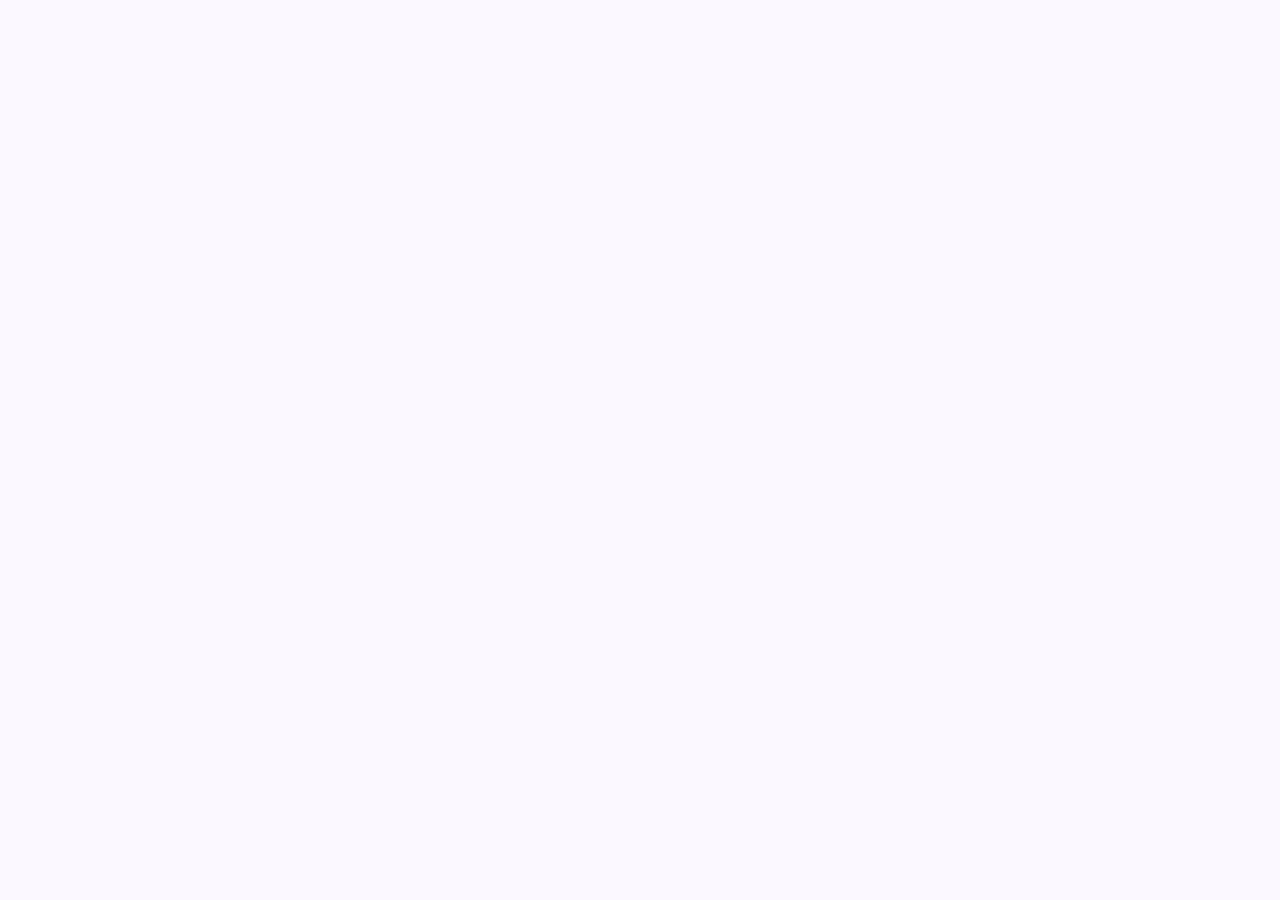
==== index.html @ 6f492035 "Agrega esqueleto de las tres paginas" ====
<!DOCTYPE html>
<html lang="es">
<head>
    <meta charset="UTF-8">
    <meta name="viewport" content="width=device-width, initial-scale=1.0">
    <meta name="description" content="Butaka: compra boletos para conciertos, teatro y deportes en El Salvador.">
    <title>Butaka | Tu lugar te espera</title>
    <link rel="icon" href="img/logo-ticket.svg" type="image/svg+xml">

    <link rel="preconnect" href="https://fonts.googleapis.com">
    <link rel="preconnect" href="https://fonts.gstatic.com" crossorigin>
    <link href="https://fonts.googleapis.com/css2?family=Inter:wght@400;500;600&family=Poppins:wght@600&display=swap" rel="stylesheet">

    <link rel="stylesheet" href="css/base.css">
    <link rel="stylesheet" href="css/header.css">
    <link rel="stylesheet" href="css/hero.css">
    <link rel="stylesheet" href="css/eventos.css">
    <link rel="stylesheet" href="css/footer.css">
</head>
<body>
    <!-- HEADER (Gabriel) -->

    <main>
        <!-- HERO (Eddie) -->

        <!-- EVENTOS (Eddie) -->
    </main>

    <!-- FOOTER (Eddie) -->
</body>
</html>
---- css/base.css ----
/* ==========================================================
base.css: Variables del manual de marca y estilos generales
Responsable: Jose Edgardo Rosales Escamilla 00129426
============================================================= */

:root {
    /* Colores vibrantes */
    --primario: #E11D74;
    --primario-hover: #B8155E;
    --secundario: #7C3AED;

    /* Colores pastel (uno por categoria de evento) */
    --rosa-pastel: #FFD6E8;
    --lavanda: #E4DAFF;
    --menta: #CFF5E7;
    --durazno: #FFE3CC;

    /* Neutros */
    --fondo: #FBF8FF;
    --superficie: #FFFFFF;
    --texto-principal: #1E1433;
    --texto-secundario: #5C5470;
    --borde: #EAE3F5;

    /* Estados */
    --exito: #15803D;
    --error: #DC2626;
    --advertencia: #F59E0B;

    /* Tipografia */
    --fuente-titulos: "Poppins", sans-serif;
    --fuente-texto: "Inter", sans-serif;

    /* Espaciado: sistema de 8 px */
    --espacio-1: 8px;
    --espacio-2: 16px;
    --espacio-3: 24px;
    --espacio-4: 32px;
    --espacio-6: 48px;
    --espacio-8: 64px;

    /* Bordes redondeados */
    --radio-boton: 8px;
    --radio-tarjeta: 12px;
    --radio-pildora: 999px;

    /* Sombras sutiles (solo tarjetas y modales) */
    --sombra-tarjeta: 0 2px 8px rgba(30, 20, 51, 0.06);
    --sombra-modal: 0 16px 48px rgba(30, 20, 51, 0.2);
}

/* ---------- Reset básico ---------- */
*,
*::before,
*::after {
    box-sizing: border-box;
}

body,
h1,
h2,
h3,
p,
ul {
    margin: 0;
}

ul {
    padding: 0;
    list-style: none;
}

img {
    display: block;
    max-width: 100%;
}

input,
button {
    font: inherit;
}

/* ---------- Estilos generales ---------- */
body {
    display: flex;
    flex-direction: column;
    min-height: 100vh;
    font-family: var(--fuente-texto);
    font-size: 1rem;
    line-height: 1.5;
    color: var(--texto-principal);
    background-color: var(--fondo);
}

main {
    flex: 1;
}

h1,
h2 {
    font-family: var(--fuente-titulos);
    font-weight: 600;
    line-height: 1.2;
}

a {
    color: inherit;
    text-decoration: none;
}

:focus-visible {
    outline: 3px solid var(--secundario);
    outline-offset: 2px;
}

/* ---------- Utilidades compartidas ---------- */
.contenedor {
    width: min(1296px, 100% - 64px);
    margin-inline: auto;
}

/* Oculta un texto a la vista, pero lo deja para lectores de pantalla */
.sr-only {
    position: absolute;
    width: 1px;
    height: 1px;
    padding: 0;
    margin: -1px;
    overflow: hidden;
    clip: rect(0, 0, 0, 0);
    white-space: nowrap;
    border: 0;
}

/* ---------- Logo (lo usan el header y el footer) ---------- */
.logo {
    display: inline-flex;
    align-items: center;
    gap: var(--espacio-1);
    font-family: var(--fuente-titulos);
    font-weight: 600;
    line-height: 1;
    color: var(--texto-principal);
    font-size: 2rem;
}

/* ----------- Botones (los usan el header, el hero y el modal) ___________ */
.boton {
    display: inline-flex;
    align-items: center;
    justify-content: center;
    padding: 12px var(--espacio-3);
    border: 1px solid transparent;
    border-radius: var(--radio-boton);
    font-size: 1rem;
    font-weight: 600;
    line-height: 1.5;
    cursor: pointer;
    transition: background-color 0.2s ease;
}

.boton--primario {
    background-color: var(--primario);
    color: var(--superficie);
}

.boton--primario:hover {
    background-color: var(--primario-hover);
}

.boton--secundario {
    background-color: var(--superficie);
    color: var(--texto-principal);
    border-color: var(--texto-secundario);
}

.boton--secundario:hover {
    background-color: var(--fondo);
}
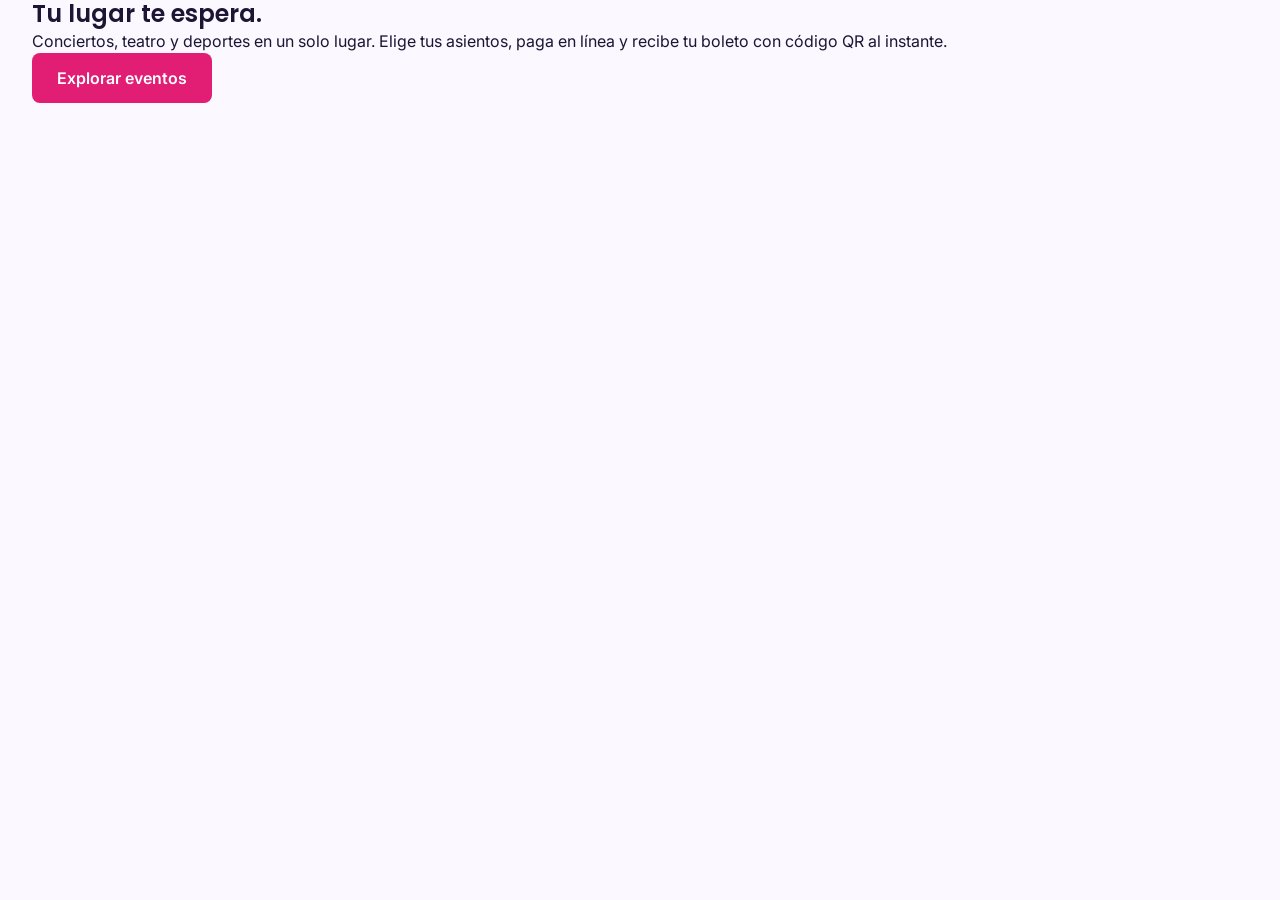
==== commit e1ff164c: "Agrega hero en las tres paginas" ====
--- a/index.html
+++ b/index.html
@@ -21,8 +21,14 @@
     <!-- HEADER (Gabriel) -->
 
     <main>
-        <!-- HERO (Eddie) -->
-
+        <section class="hero contenedor" aria-labelledby="hero-titulo">
+            <h1 id="hero-titulo" class="hero__titulo"> Tu lugar te espera.</h1>
+        <p class="hero__texto">
+            Conciertos, teatro y deportes en un solo lugar. Elige tus asientos, 
+            paga en línea y recibe tu boleto con código QR al instante.
+            </p>
+            <a href="#eventos" class="boton boton--primario">Explorar eventos</a>
+        </section>
         <!-- EVENTOS (Eddie) -->
     </main>
 
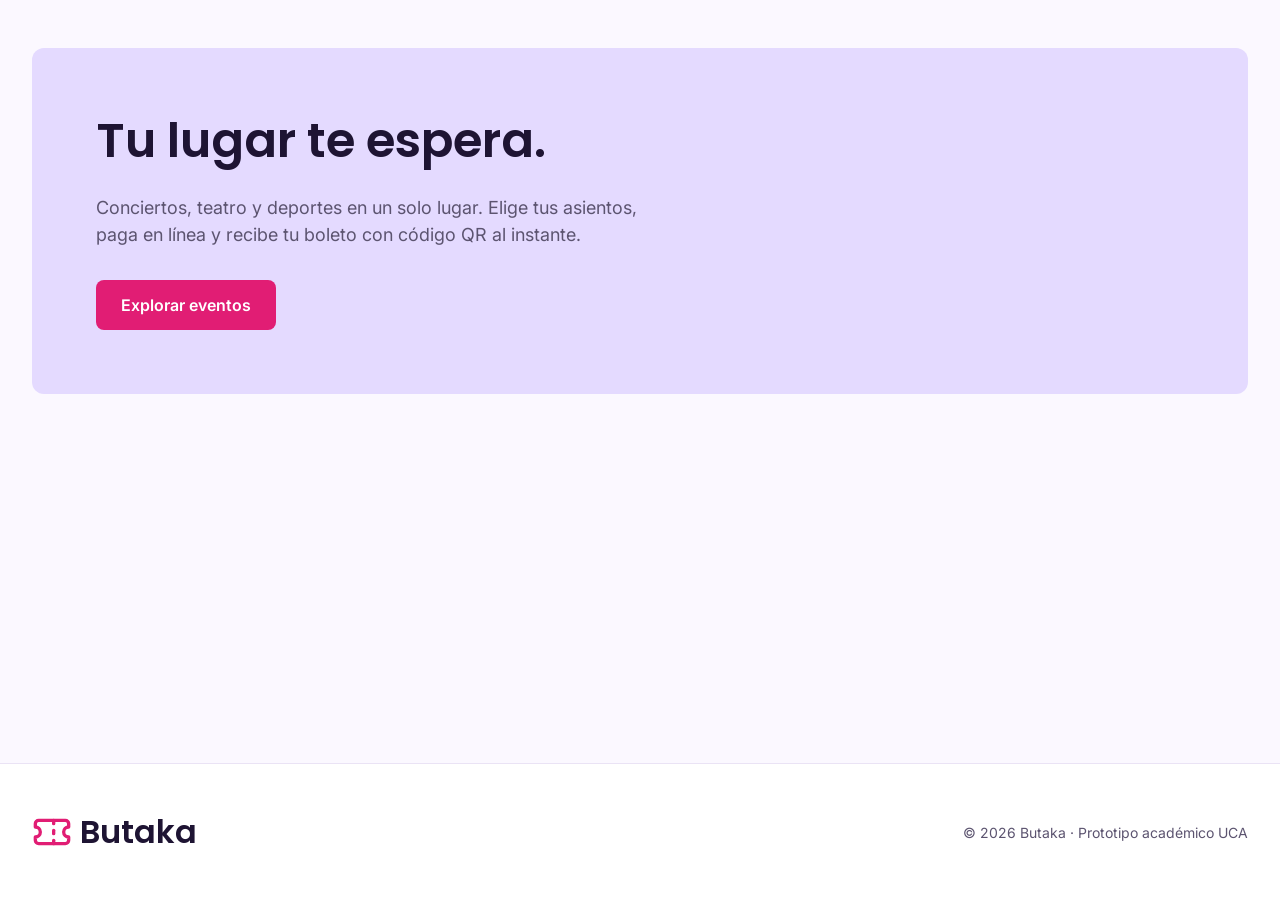
==== commit b18952bd: "Agrega footer y sus estilos" ====
--- a/index.html
+++ b/index.html
@@ -1,5 +1,6 @@
 <!DOCTYPE html>
 <html lang="es">
+
 <head>
     <meta charset="UTF-8">
     <meta name="viewport" content="width=device-width, initial-scale=1.0">
@@ -9,7 +10,8 @@
 
     <link rel="preconnect" href="https://fonts.googleapis.com">
     <link rel="preconnect" href="https://fonts.gstatic.com" crossorigin>
-    <link href="https://fonts.googleapis.com/css2?family=Inter:wght@400;500;600&family=Poppins:wght@600&display=swap" rel="stylesheet">
+    <link href="https://fonts.googleapis.com/css2?family=Inter:wght@400;500;600&family=Poppins:wght@600&display=swap"
+        rel="stylesheet">
 
     <link rel="stylesheet" href="css/base.css">
     <link rel="stylesheet" href="css/header.css">
@@ -17,21 +19,31 @@
     <link rel="stylesheet" href="css/eventos.css">
     <link rel="stylesheet" href="css/footer.css">
 </head>
+
 <body>
     <!-- HEADER (Gabriel) -->
 
     <main>
         <section class="hero contenedor" aria-labelledby="hero-titulo">
             <h1 id="hero-titulo" class="hero__titulo"> Tu lugar te espera.</h1>
-        <p class="hero__texto">
-            Conciertos, teatro y deportes en un solo lugar. Elige tus asientos, 
-            paga en línea y recibe tu boleto con código QR al instante.
+            <p class="hero__texto">
+                Conciertos, teatro y deportes en un solo lugar. Elige tus asientos,
+                paga en línea y recibe tu boleto con código QR al instante.
             </p>
             <a href="#eventos" class="boton boton--primario">Explorar eventos</a>
         </section>
         <!-- EVENTOS (Eddie) -->
     </main>
 
-    <!-- FOOTER (Eddie) -->
+    <footer class="footer">
+        <div class="contenedor footer__contenido">
+            <a href="index.html" class="logo">
+                <img src="img/logo-ticket.svg" alt="" width="40" height="40">
+                Butaka
+            </a>
+            <p class="footer__copy">© 2026 Butaka · Prototipo académico UCA</p>
+        </div>
+    </footer>
 </body>
+
 </html>
--- a/css/hero.css
+++ b/css/hero.css
@@ -0,0 +1,36 @@
+/* ================================
+hero.css: banner principal "Tu lugar te espera."
+Responsable: Jose Edgardo Rosales Escamilla 00129426
+==================================== */
+
+.hero {
+    margin-top: var(--espacio-6);
+    padding: var(--espacio-8);
+    background-color: var(--lavanda);
+    border-radius: var(--radio-tarjeta);
+}
+
+.hero__titulo {
+    font-size: 3rem;
+}
+
+.hero__texto {
+    max-width: 560px;
+    margin-top: var(--espacio-3);
+    font-size: 1.125rem;
+    color: var(--texto-secundario);
+}
+
+.hero .boton {
+    margin-top: var(--espacio-4);
+}
+
+@media (max-width: 600px) {
+    .hero {
+        padding: var(--espacio-4);
+    }
+    
+    .hero__titulo {
+        font-size: 2rem;        
+    }
+}
--- a/css/footer.css
+++ b/css/footer.css
@@ -0,0 +1,23 @@
+/* ==========================================================
+   footer.css: pie de página
+   Responsable: Jose Edgardo Rosales Escamilla 00129426
+   ========================================================== */
+
+.footer {
+    background-color: var(--superficie);
+    border-top: 1px solid var(--borde);
+}
+
+.footer__contenido {
+    display: flex;
+    flex-wrap: wrap;
+    align-items: center;
+    justify-content: space-between;
+    gap: var(--espacio-2);
+    padding-block: var(--espacio-6);
+}
+
+.footer__copy {
+    font-size: 0.875rem;
+    color: var(--texto-secundario);
+}
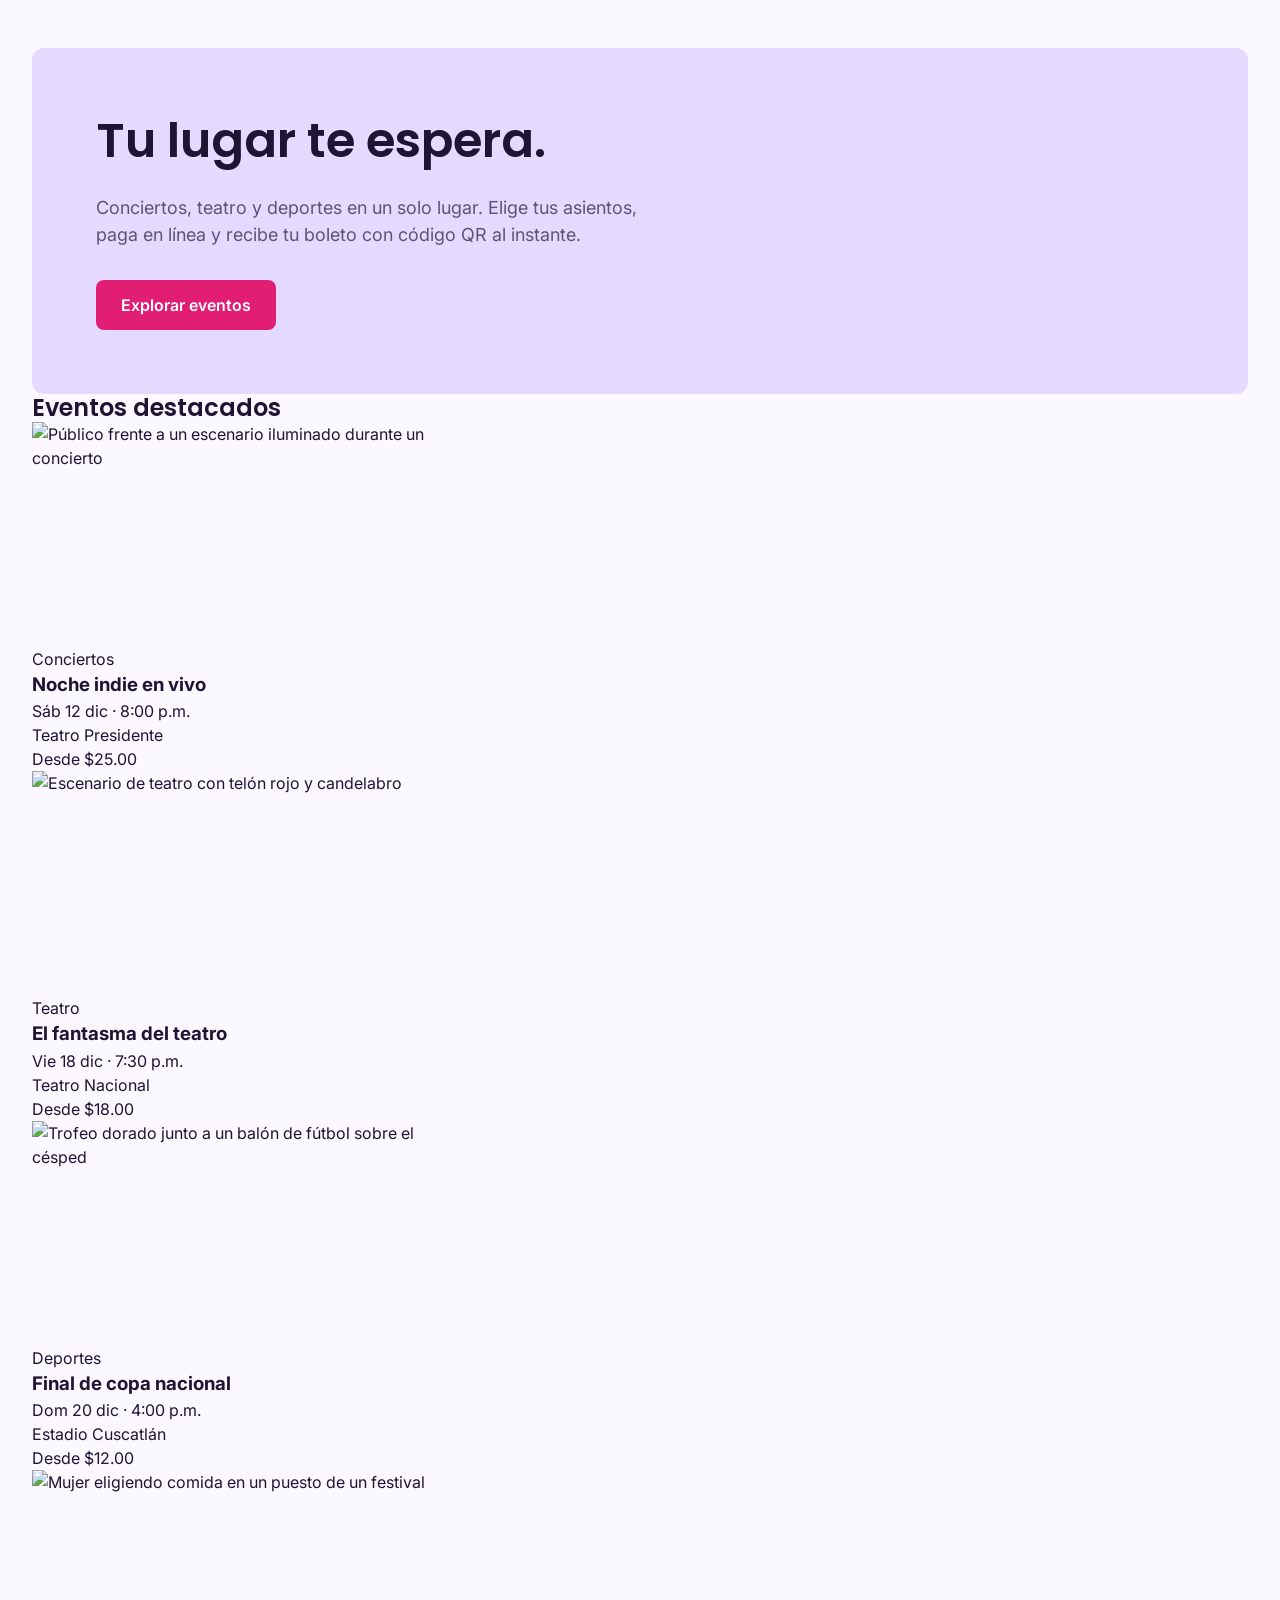
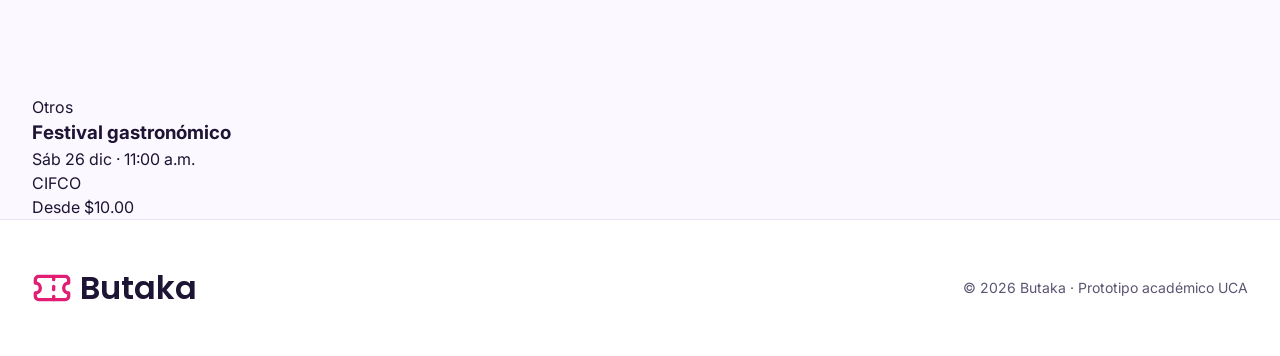
==== commit 45832dd1: "Agrega tarjetas de eventos destacados en index.html" ====
--- a/index.html
+++ b/index.html
@@ -32,7 +32,71 @@
             </p>
             <a href="#eventos" class="boton boton--primario">Explorar eventos</a>
         </section>
-        <!-- EVENTOS (Eddie) -->
+        <section class="eventos contenedor" id="eventos" aria-labelledby="eventos-titulo">
+            <h2 id="eventos-titulo" class="eventos__titulo">Eventos destacados</h2>
+
+            <ul class="eventos__lista">
+                <li>
+                    <article class="tarjeta">
+                        <img class="tarjeta__imagen" src="img/evento-concierto.jpg"
+                            alt="Público frente a un escenario iluminado durante un concierto" width="400" height="225">
+                        <div class="tarjeta__cuerpo">
+                            <span class="etiqueta etiqueta--conciertos">Conciertos</span>
+                            <h3 class="tarjeta__titulo">Noche indie en vivo</h3>
+                            <p class="tarjeta__fecha"><time datetime="2026-12-12T20:00">Sáb 12 dic · 8:00 p.m.</time>
+                            </p>
+                            <p class="tarjeta__lugar">Teatro Presidente</p>
+                            <p class="tarjeta__precio">Desde $25.00</p>
+                        </div>
+                    </article>
+                </li>
+
+                <li>
+                    <article class="tarjeta">
+                        <img class="tarjeta__imagen" src="img/evento-teatro.jpg"
+                            alt="Escenario de teatro con telón rojo y candelabro" width="400" height="225">
+                        <div class="tarjeta__cuerpo">
+                            <span class="etiqueta etiqueta--teatro">Teatro</span>
+                            <h3 class="tarjeta__titulo">El fantasma del teatro</h3>
+                            <p class="tarjeta__fecha"><time datetime="2026-12-18T19:30">Vie 18 dic · 7:30 p.m.</time>
+                            </p>
+                            <p class="tarjeta__lugar">Teatro Nacional</p>
+                            <p class="tarjeta__precio">Desde $18.00</p>
+                        </div>
+                    </article>
+                </li>
+
+                <li>
+                    <article class="tarjeta">
+                        <img class="tarjeta__imagen" src="img/evento-deportes.jpg"
+                            alt="Trofeo dorado junto a un balón de fútbol sobre el césped" width="400" height="225">
+                        <div class="tarjeta__cuerpo">
+                            <span class="etiqueta etiqueta--deportes">Deportes</span>
+                            <h3 class="tarjeta__titulo">Final de copa nacional</h3>
+                            <p class="tarjeta__fecha"><time datetime="2026-12-20T16:00">Dom 20 dic · 4:00 p.m.</time>
+                            </p>
+                            <p class="tarjeta__lugar">Estadio Cuscatlán</p>
+                            <p class="tarjeta__precio">Desde $12.00</p>
+                        </div>
+                    </article>
+                </li>
+
+                <li>
+                    <article class="tarjeta">
+                        <img class="tarjeta__imagen" src="img/evento-festival.jpg"
+                            alt="Mujer eligiendo comida en un puesto de un festival" width="400" height="225">
+                        <div class="tarjeta__cuerpo">
+                            <span class="etiqueta etiqueta--otros">Otros</span>
+                            <h3 class="tarjeta__titulo">Festival gastronómico</h3>
+                            <p class="tarjeta__fecha"><time datetime="2026-12-26T11:00">Sáb 26 dic · 11:00 a.m.</time>
+                            </p>
+                            <p class="tarjeta__lugar">CIFCO</p>
+                            <p class="tarjeta__precio">Desde $10.00</p>
+                        </div>
+                    </article>
+                </li>
+            </ul>
+        </section>
     </main>
 
     <footer class="footer">
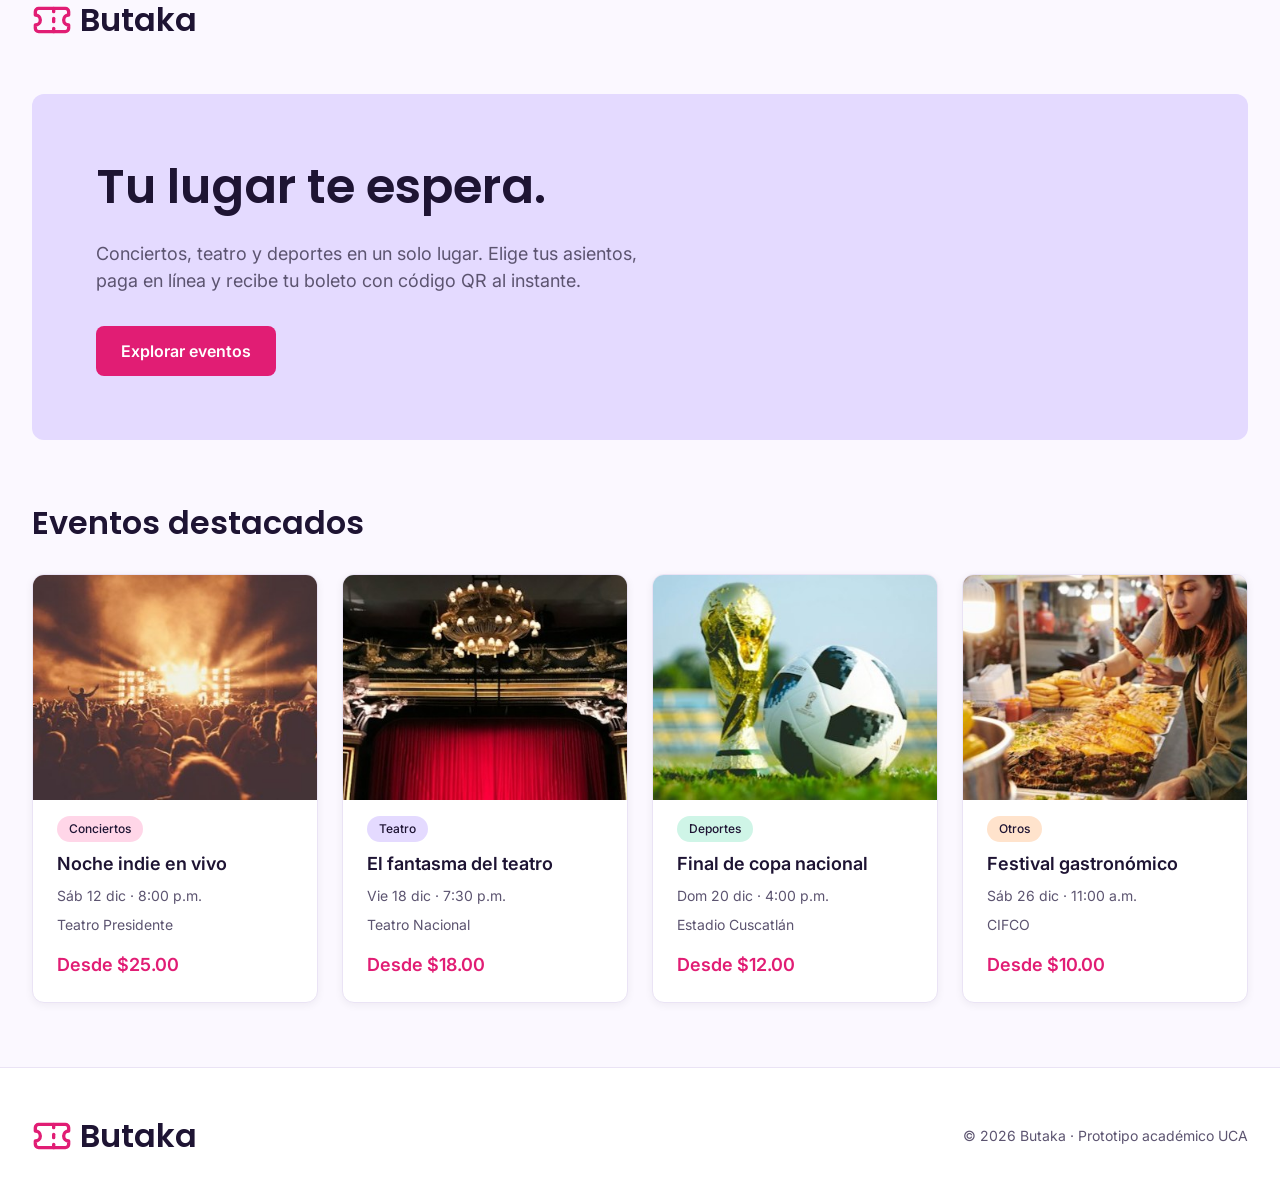
==== commit f0c34ae4: "Agrega estructura del header en index.html" ====
--- a/index.html
+++ b/index.html
@@ -21,7 +21,14 @@
 </head>
 
 <body>
-    <!-- HEADER (Gabriel) -->
+    <header class="header">
+        <div class="contenedor header__contenido">
+            <a href="index.html" class="logo">
+                <img src="img/logo-ticket.svg" alt="" width="40" height="40">
+                Butaka
+            </a>
+        </div>
+    </header>
 
     <main>
         <section class="hero contenedor" aria-labelledby="hero-titulo">
--- a/css/eventos.css
+++ b/css/eventos.css
@@ -0,0 +1,89 @@
+/*=========================================================
+   eventos.css: Sección de ''Eventos destacados" y tarjetas
+   Responsable: Jose Edgardo Rosales Escamilla 00129426
+   ========================================================== */
+
+.eventos {
+    margin-block: var(--espacio-8);
+}
+
+.eventos__titulo {
+    margin-bottom: var(--espacio-4);
+    font-size: 2rem;
+}
+
+/* Cuadrícula: Caben tantas columnas como de mínimo 260px como permita la pantalla */
+.eventos__lista {
+    display: grid;
+    grid-template-columns: repeat(auto-fit, minmax(260px, 1fr));
+    gap: var(--espacio-3);
+}
+
+/* -----------Tarjeta---------- */
+.tarjeta {
+    display: flex;
+    flex-direction: column;
+    height: 100%;
+    overflow: hidden;
+    background-color: var(--superficie);
+    border: 1px solid var(--borde);
+    border-radius: var(--radio-tarjeta);
+    box-shadow: var(--sombra-tarjeta);
+}
+
+.tarjeta__imagen {
+    width: 100%;
+    aspect-ratio: 16/9;
+    object-fit: cover;
+}
+
+.tarjeta__cuerpo {
+    display: flex;
+    flex-direction: column;
+    align-items: flex-start;
+    gap: var(--espacio-1);
+    padding: var(--espacio-2) var(--espacio-3) var(--espacio-3);
+}
+
+.tarjeta__titulo {
+    font-size: 1.125rem;
+    font-weight: 600;
+}
+
+.tarjeta__fecha,
+.tarjeta__lugar {
+    font-size: 0.875rem;
+    color: var(--texto-secundario);
+}
+
+.tarjeta__precio {
+    margin-top: var(--espacio-1);
+    font-size: 1.125rem;
+    font-weight: 600;
+    color: var(--primario);
+}
+
+/* ----------- Etiquetas de categoría ---------- */
+.etiqueta {
+    padding: 4px 12px;
+    font-size: 0.75rem;
+    font-weight: 500;
+    color: var(--texto-principal);
+    border-radius: var(--radio-pildora);
+}
+
+.etiqueta--conciertos {
+    background-color: var(--rosa-pastel);
+}
+
+.etiqueta--teatro {
+    background-color: var(--lavanda);
+}
+
+.etiqueta--deportes {
+    background-color: var(--menta);
+}
+
+.etiqueta--otros {
+    background-color: var(--durazno);
+}
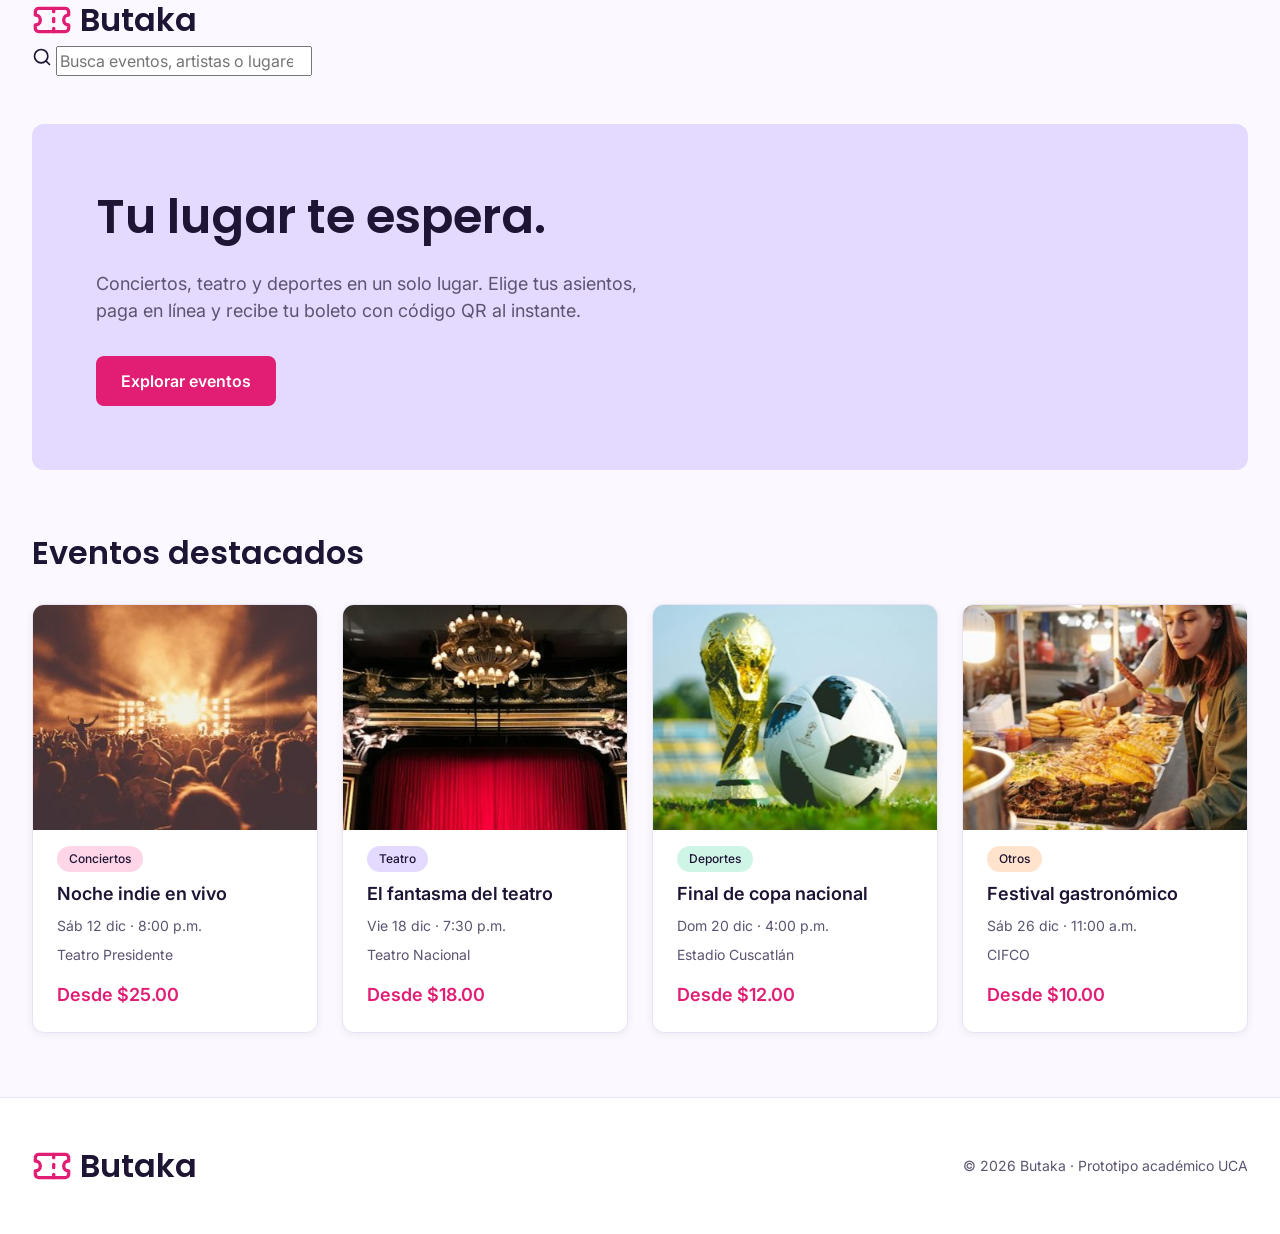
==== commit 0a0610ff: "Agrega buscador con icono al header" ====
--- a/index.html
+++ b/index.html
@@ -27,6 +27,15 @@
                 <img src="img/logo-ticket.svg" alt="" width="40" height="40">
                 Butaka
             </a>
+
+            <form class="buscador" role="search" action="#">
+                <label for="buscar" class="sr-only">Buscar eventos</label>
+                <svg width="20" height="20" viewBox="0 0 24 24" fill="none" stroke="currentColor" stroke-width="2" stroke-linecap="round" stroke-linejoin="round" aria-hidden="true" focusable="false">
+                    <circle cx="11" cy="11" r="8"/>
+                    <path d="m21 21-4.3-4.3"/>
+                </svg>
+                <input type="search" id="buscar" name="q" placeholder="Busca eventos, artistas o lugares">
+            </form>
         </div>
     </header>
 
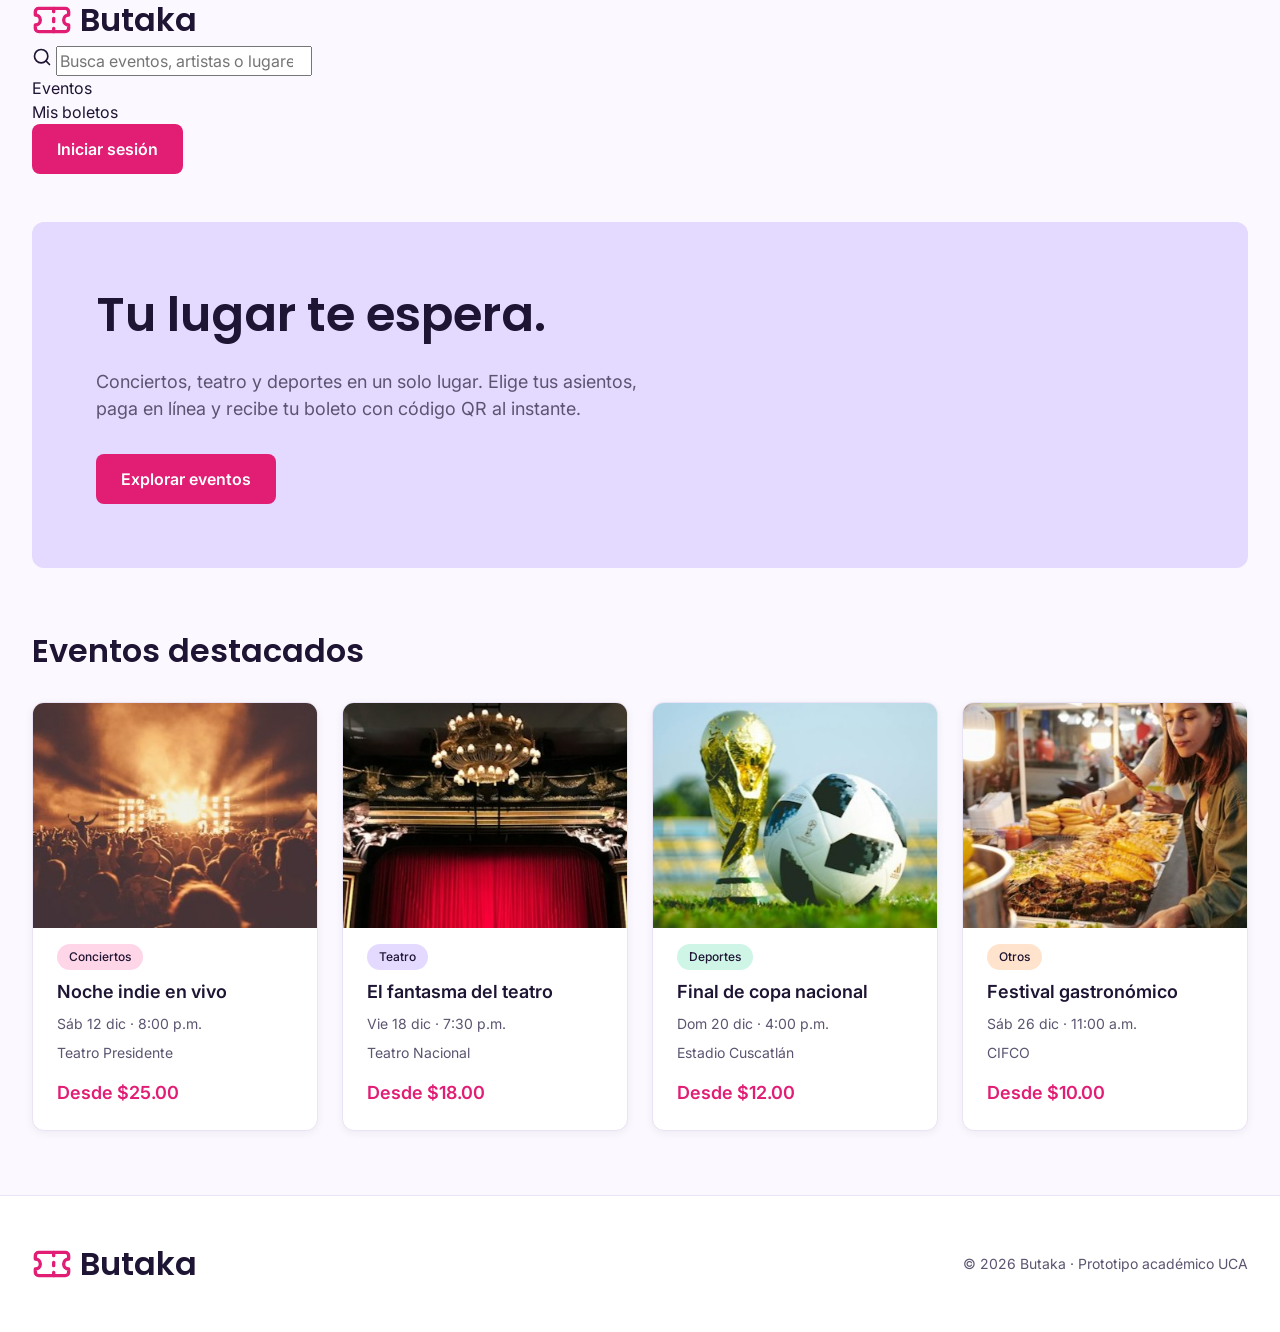
==== commit 11d7f28f: "Agrega navegacion y boton de iniciar sesion" ====
--- a/index.html
+++ b/index.html
@@ -36,6 +36,15 @@
                 </svg>
                 <input type="search" id="buscar" name="q" placeholder="Busca eventos, artistas o lugares">
             </form>
+
+            <nav class="header__nav" aria-label="Navegación principal">
+                <ul>
+                    <li><a href="index.html" aria-current="page">Eventos</a></li>
+                    <li><a href="#">Mis boletos</a></li>
+                </ul>
+            </nav>
+
+            <a href="login.html" class="boton boton--primario">Iniciar sesión</a>
         </div>
     </header>
 
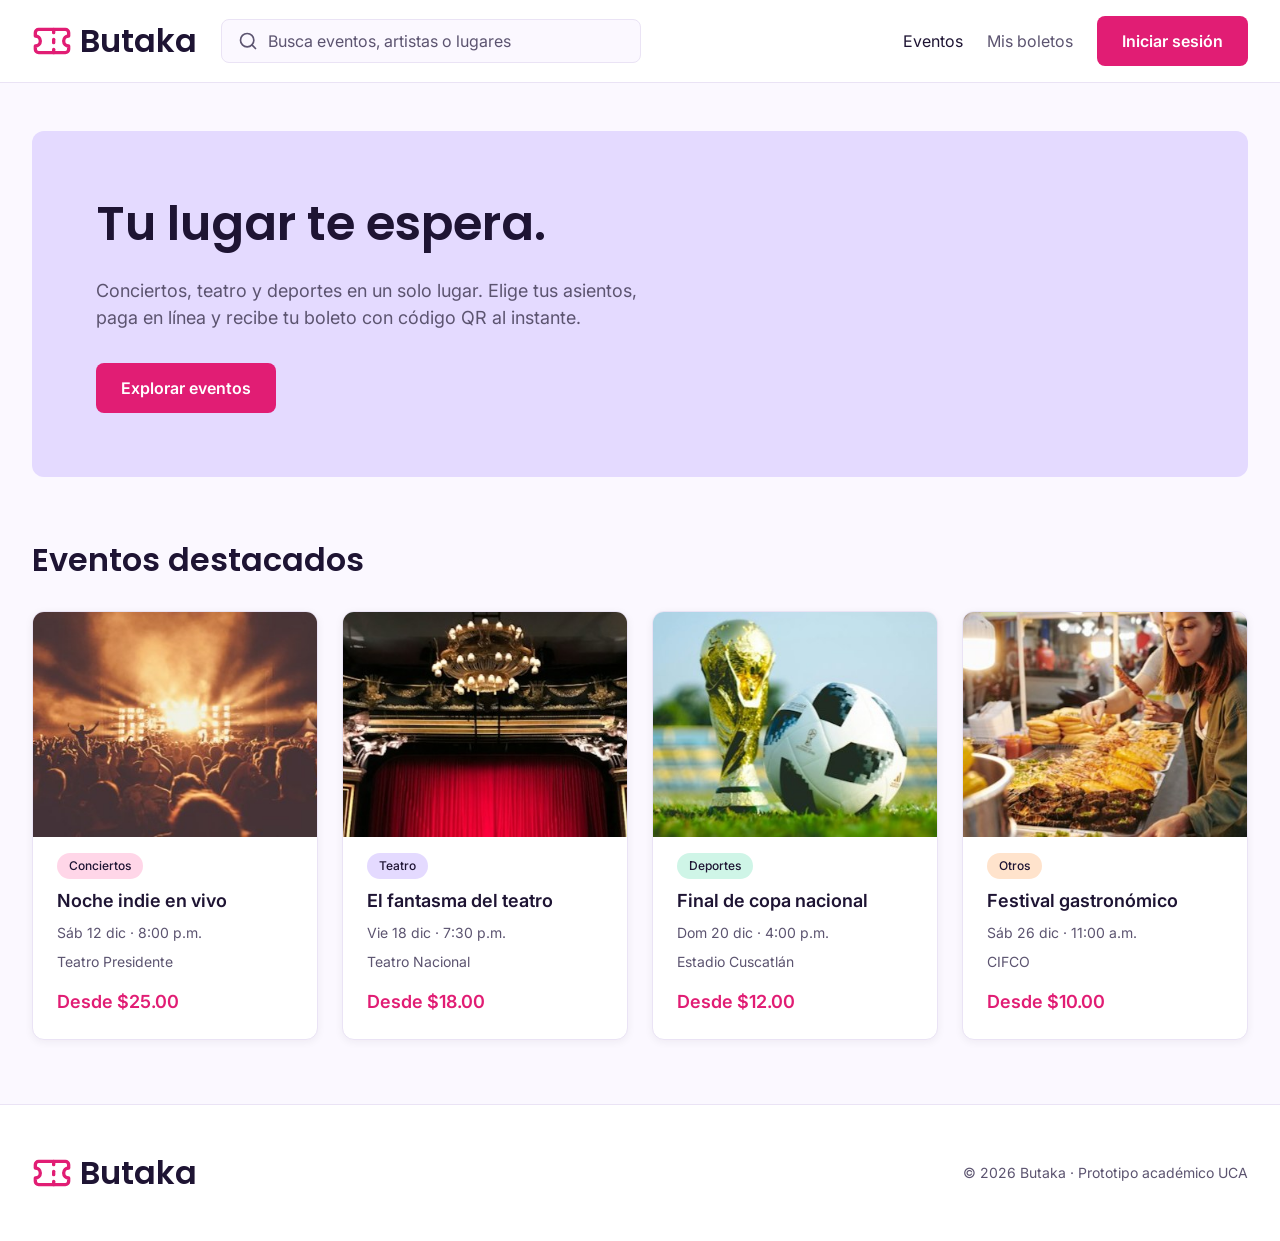
==== commit 72f34dbe: "Unifica los estilos en style.css y agrega Grid y diseño responsive con 3 breakpoints" ====
--- a/index.html
+++ b/index.html
@@ -13,11 +13,7 @@
     <link href="https://fonts.googleapis.com/css2?family=Inter:wght@400;500;600&family=Poppins:wght@600&display=swap"
         rel="stylesheet">
 
-    <link rel="stylesheet" href="css/base.css">
-    <link rel="stylesheet" href="css/header.css">
-    <link rel="stylesheet" href="css/hero.css">
-    <link rel="stylesheet" href="css/eventos.css">
-    <link rel="stylesheet" href="css/footer.css">
+    <link rel="stylesheet" href="css/style.css">
 </head>
 
 <body>
@@ -30,9 +26,10 @@
 
             <form class="buscador" role="search" action="#">
                 <label for="buscar" class="sr-only">Buscar eventos</label>
-                <svg width="20" height="20" viewBox="0 0 24 24" fill="none" stroke="currentColor" stroke-width="2" stroke-linecap="round" stroke-linejoin="round" aria-hidden="true" focusable="false">
-                    <circle cx="11" cy="11" r="8"/>
-                    <path d="m21 21-4.3-4.3"/>
+                <svg width="20" height="20" viewBox="0 0 24 24" fill="none" stroke="currentColor" stroke-width="2"
+                    stroke-linecap="round" stroke-linejoin="round" aria-hidden="true" focusable="false">
+                    <circle cx="11" cy="11" r="8" />
+                    <path d="m21 21-4.3-4.3" />
                 </svg>
                 <input type="search" id="buscar" name="q" placeholder="Busca eventos, artistas o lugares">
             </form>
@@ -57,6 +54,7 @@
             </p>
             <a href="#eventos" class="boton boton--primario">Explorar eventos</a>
         </section>
+        
         <section class="eventos contenedor" id="eventos" aria-labelledby="eventos-titulo">
             <h2 id="eventos-titulo" class="eventos__titulo">Eventos destacados</h2>
 
--- a/css/style.css
+++ b/css/style.css
@@ -0,0 +1,576 @@
+/* ==========================================================
+   style.css: hoja de estilos de Butaka
+   Equipo: José Edgardo Rosales Escamilla y Gabriel Enrique Mejía Castillo
+
+   Índice
+   1. Variables del manual de marca
+   2. Reset
+   3. Estilos generales
+   4. Utilidades compartidas (contenedor, sr-only, logo, botones)
+   5. Header (Gabriel)
+   6. Hero (Eddie)
+   7. Eventos destacados (Eddie)
+   8. Footer (Eddie)
+   9. Modal de inicio de sesión (Gabriel)
+   10. Responsive: desktop, tablet y mobile
+   ========================================================== */
+
+
+/* ---------- 1. Variables del manual de marca ---------- */
+:root {
+    /* Colores vibrantes */
+    --primario: #E11D74;
+    --primario-hover: #B8155E;
+    --secundario: #7C3AED;
+
+    /* Colores pastel (uno por categoría de evento) */
+    --rosa-pastel: #FFD6E8;
+    --lavanda: #E4DAFF;
+    --menta: #CFF5E7;
+    --durazno: #FFE3CC;
+
+    /* Neutros */
+    --fondo: #FBF8FF;
+    --superficie: #FFFFFF;
+    --texto-principal: #1E1433;
+    --texto-secundario: #5C5470;
+    --borde: #EAE3F5;
+
+    /* Estados */
+    --exito: #15803D;
+    --error: #DC2626;
+    --advertencia: #F59E0B;
+
+    /* Tipografía */
+    --fuente-titulos: "Poppins", sans-serif;
+    --fuente-texto: "Inter", sans-serif;
+
+    /* Espaciado: sistema de 8 px expresado en rem (1rem = 16px) */
+    --espacio-1: 0.5rem;
+    --espacio-2: 1rem;
+    --espacio-3: 1.5rem;
+    --espacio-4: 2rem;
+    --espacio-6: 3rem;
+    --espacio-8: 4rem;
+
+    /* Bordes redondeados */
+    --radio-boton: 0.5rem;
+    --radio-tarjeta: 0.75rem;
+    --radio-pildora: 999px;
+
+    /* Sombras sutiles (solo tarjetas y modales) */
+    --sombra-tarjeta: 0 2px 8px rgba(30, 20, 51, 0.06);
+    --sombra-modal: 0 16px 48px rgba(30, 20, 51, 0.2);
+}
+
+
+/* ---------- 2. Reset ---------- */
+*,
+*::before,
+*::after {
+    box-sizing: border-box;
+}
+
+body,
+h1,
+h2,
+h3,
+p,
+ul {
+    margin: 0;
+}
+
+ul {
+    padding: 0;
+    list-style: none;
+}
+
+img {
+    display: block;
+    max-width: 100%;
+}
+
+input,
+button {
+    font: inherit;
+}
+
+
+/* ---------- 3. Estilos generales ---------- */
+
+/* Grid para la estructura general: header, contenido y footer */
+body {
+    display: grid;
+    grid-template-rows: auto 1fr auto;
+    min-height: 100vh;
+    font-family: var(--fuente-texto);
+    font-size: 1rem;
+    line-height: 1.5;
+    color: var(--texto-principal);
+    background-color: var(--fondo);
+}
+
+h1,
+h2 {
+    font-family: var(--fuente-titulos);
+    font-weight: 600;
+    line-height: 1.2;
+}
+
+a {
+    color: inherit;
+    text-decoration: none;
+}
+
+:focus-visible {
+    outline: 3px solid var(--secundario);
+    outline-offset: 2px;
+}
+
+
+/* ---------- 4. Utilidades compartidas ---------- */
+.contenedor {
+    width: min(81rem, 100% - 4rem);
+    margin-inline: auto;
+}
+
+/* Oculta un texto a la vista, pero lo deja para lectores de pantalla */
+.sr-only {
+    position: absolute;
+    width: 1px;
+    height: 1px;
+    padding: 0;
+    margin: -1px;
+    overflow: hidden;
+    clip: rect(0, 0, 0, 0);
+    white-space: nowrap;
+    border: 0;
+}
+
+/* Logo (header y footer) */
+.logo {
+    display: inline-flex;
+    align-items: center;
+    gap: var(--espacio-1);
+    font-family: var(--fuente-titulos);
+    font-size: 2rem;
+    font-weight: 600;
+    line-height: 1;
+    color: var(--texto-principal);
+}
+
+/* Botones (header, hero y modal) */
+.boton {
+    display: inline-flex;
+    align-items: center;
+    justify-content: center;
+    padding: 0.75rem var(--espacio-3);
+    border: 1px solid transparent;
+    border-radius: var(--radio-boton);
+    font-size: 1rem;
+    font-weight: 600;
+    line-height: 1.5;
+    white-space: nowrap;
+    cursor: pointer;
+    transition: background-color 0.2s ease;
+}
+
+.boton--primario {
+    color: var(--superficie);
+    background-color: var(--primario);
+}
+
+.boton--primario:hover {
+    background-color: var(--primario-hover);
+}
+
+.boton--secundario {
+    color: var(--texto-principal);
+    background-color: var(--superficie);
+    border-color: var(--texto-secundario);
+}
+
+.boton--secundario:hover {
+    background-color: var(--fondo);
+}
+
+
+/* ---------- 5. Header (Gabriel) ---------- */
+.header {
+    background-color: var(--superficie);
+    border-bottom: 1px solid var(--borde);
+}
+
+.header__contenido {
+    display: flex;
+    flex-wrap: wrap;
+    align-items: center;
+    gap: var(--espacio-3);
+    padding-block: var(--espacio-2);
+}
+
+.buscador {
+    display: flex;
+    align-items: center;
+    gap: var(--espacio-1);
+    width: min(26.25rem, 100%);
+    padding: var(--espacio-1) var(--espacio-2);
+    color: var(--texto-secundario);
+    background-color: var(--fondo);
+    border: 1px solid var(--borde);
+    border-radius: var(--radio-boton);
+}
+
+.buscador:focus-within {
+    outline: 3px solid var(--secundario);
+    outline-offset: 2px;
+}
+
+.buscador svg {
+    flex-shrink: 0;
+}
+
+.buscador input {
+    flex: 1;
+    min-width: 0;
+    color: var(--texto-principal);
+    background: transparent;
+    border: none;
+    outline: none;
+}
+
+.buscador input::placeholder {
+    color: var(--texto-secundario);
+}
+
+.header__nav {
+    margin-left: auto;
+}
+
+.header__nav ul {
+    display: flex;
+    gap: var(--espacio-3);
+}
+
+.header__nav a {
+    color: var(--texto-secundario);
+}
+
+.header__nav a[aria-current="page"] {
+    color: var(--texto-principal);
+}
+
+.header__nav a:hover {
+    color: var(--primario);
+}
+
+.header__saludo {
+    color: var(--texto-secundario);
+}
+
+
+/* ---------- 6. Hero (Eddie) ---------- */
+.hero {
+    margin-top: var(--espacio-6);
+    padding: var(--espacio-8);
+    background-color: var(--lavanda);
+    border-radius: var(--radio-tarjeta);
+}
+
+.hero__titulo {
+    font-size: 3rem;
+}
+
+.hero__texto {
+    max-width: 35rem;
+    margin-top: var(--espacio-3);
+    font-size: 1.125rem;
+    color: var(--texto-secundario);
+}
+
+.hero .boton {
+    margin-top: var(--espacio-4);
+}
+
+
+/* ---------- 7. Eventos destacados (Eddie) ---------- */
+.eventos {
+    margin-block: var(--espacio-8);
+}
+
+.eventos__titulo {
+    margin-bottom: var(--espacio-4);
+    font-size: 2rem;
+}
+
+/* Grid de tarjetas: el número de columnas cambia en cada breakpoint */
+.eventos__lista {
+    display: grid;
+    grid-template-columns: 1fr;
+    gap: var(--espacio-3);
+}
+
+.tarjeta {
+    display: flex;
+    flex-direction: column;
+    height: 100%;
+    overflow: hidden;
+    background-color: var(--superficie);
+    border: 1px solid var(--borde);
+    border-radius: var(--radio-tarjeta);
+    box-shadow: var(--sombra-tarjeta);
+}
+
+.tarjeta__imagen {
+    width: 100%;
+    aspect-ratio: 16 / 9;
+    object-fit: cover;
+}
+
+.tarjeta__cuerpo {
+    display: flex;
+    flex-direction: column;
+    align-items: flex-start;
+    gap: var(--espacio-1);
+    padding: var(--espacio-2) var(--espacio-3) var(--espacio-3);
+}
+
+.tarjeta__titulo {
+    font-size: 1.125rem;
+    font-weight: 600;
+}
+
+.tarjeta__fecha,
+.tarjeta__lugar {
+    font-size: 0.875rem;
+    color: var(--texto-secundario);
+}
+
+.tarjeta__precio {
+    margin-top: var(--espacio-1);
+    font-size: 1.125rem;
+    font-weight: 600;
+    color: var(--primario);
+}
+
+.etiqueta {
+    padding: 0.25rem 0.75rem;
+    font-size: 0.75rem;
+    font-weight: 500;
+    color: var(--texto-principal);
+    border-radius: var(--radio-pildora);
+}
+
+.etiqueta--conciertos {
+    background-color: var(--rosa-pastel);
+}
+
+.etiqueta--teatro {
+    background-color: var(--lavanda);
+}
+
+.etiqueta--deportes {
+    background-color: var(--menta);
+}
+
+.etiqueta--otros {
+    background-color: var(--durazno);
+}
+
+
+/* ---------- 8. Footer (Eddie) ---------- */
+.footer {
+    background-color: var(--superficie);
+    border-top: 1px solid var(--borde);
+}
+
+.footer__contenido {
+    display: flex;
+    flex-wrap: wrap;
+    align-items: center;
+    justify-content: space-between;
+    gap: var(--espacio-2);
+    padding-block: var(--espacio-6);
+}
+
+.footer__copy {
+    font-size: 0.875rem;
+    color: var(--texto-secundario);
+}
+
+
+/* ---------- 9. Modal de inicio de sesión (Gabriel) ---------- */
+
+/* Fondo oscuro que cubre toda la página */
+.modal-fondo {
+    position: fixed;
+    inset: 0;
+    display: flex;
+    align-items: center;
+    justify-content: center;
+    padding: var(--espacio-2);
+    background-color: rgba(30, 20, 51, 0.45);
+}
+
+/* Caja blanca del modal */
+.modal {
+    width: min(28.5rem, 100%);
+    padding: var(--espacio-6);
+    background-color: var(--superficie);
+    border-radius: var(--radio-tarjeta);
+    box-shadow: var(--sombra-modal);
+}
+
+.formulario {
+    display: flex;
+    flex-direction: column;
+    gap: var(--espacio-3);
+}
+
+.formulario__campo {
+    display: flex;
+    flex-direction: column;
+    gap: var(--espacio-1);
+}
+
+.formulario__campo input {
+    height: 3rem;
+    padding-inline: var(--espacio-2);
+    color: var(--texto-principal);
+    background-color: var(--superficie);
+    border: 1px solid var(--borde);
+    border-radius: var(--radio-boton);
+}
+
+.formulario__campo input::placeholder {
+    color: var(--texto-secundario);
+}
+
+.formulario__campo input:focus {
+    outline: none;
+    border-color: var(--secundario);
+    box-shadow: 0 0 0 3px var(--lavanda);
+}
+
+.formulario__acciones {
+    display: flex;
+    gap: var(--espacio-2);
+}
+
+.modal__enlace {
+    display: inline-block;
+    margin-top: var(--espacio-3);
+    font-size: 0.875rem;
+    color: var(--texto-secundario);
+}
+
+.modal__enlace:hover {
+    color: var(--secundario);
+    text-decoration: underline;
+}
+
+
+/* ---------- 10. Responsive ---------- */
+
+/* Desktop: 1024px en adelante */
+@media (min-width: 1024px) {
+    .eventos__lista {
+        grid-template-columns: repeat(4, 1fr);
+    }
+}
+
+/* Tablet: de 768px a 1023px */
+@media (min-width: 768px) and (max-width: 1023px) {
+    .buscador {
+        order: 1;
+        width: 100%;
+    }
+
+    .hero {
+        padding: var(--espacio-6);
+    }
+
+    .hero__titulo {
+        font-size: 2.5rem;
+    }
+
+    .eventos__lista {
+        grid-template-columns: repeat(2, 1fr);
+    }
+}
+
+/* Mobile: hasta 767px */
+@media (max-width: 767px) {
+    .contenedor {
+        width: min(81rem, 100% - 2rem);
+    }
+
+    /* Header: logo y botón arriba; navegación y buscador abajo */
+    .header__contenido {
+        gap: var(--espacio-2);
+    }
+
+    .header__contenido .boton {
+        margin-left: auto;
+    }
+
+    .header__saludo {
+        order: 1;
+        width: 100%;
+    }
+
+    .header__nav {
+        order: 2;
+        width: 100%;
+        margin-left: 0;
+    }
+
+    .buscador {
+        order: 3;
+        width: 100%;
+    }
+
+    .logo {
+        font-size: 1.5rem;
+    }
+
+    .logo img {
+        width: 2rem;
+        height: 2rem;
+    }
+
+    .hero {
+        margin-top: var(--espacio-4);
+        padding: var(--espacio-4) var(--espacio-3);
+    }
+
+    .hero__titulo {
+        font-size: 2rem;
+    }
+
+    .hero__texto {
+        font-size: 1rem;
+    }
+
+    .eventos {
+        margin-block: var(--espacio-6);
+    }
+
+    .eventos__titulo {
+        font-size: 1.5rem;
+    }
+
+    .footer__contenido {
+        flex-direction: column;
+        text-align: center;
+        padding-block: var(--espacio-4);
+    }
+
+    .modal {
+        padding: var(--espacio-4) var(--espacio-3);
+    }
+
+    .formulario__acciones {
+        flex-direction: column-reverse;
+    }
+}
